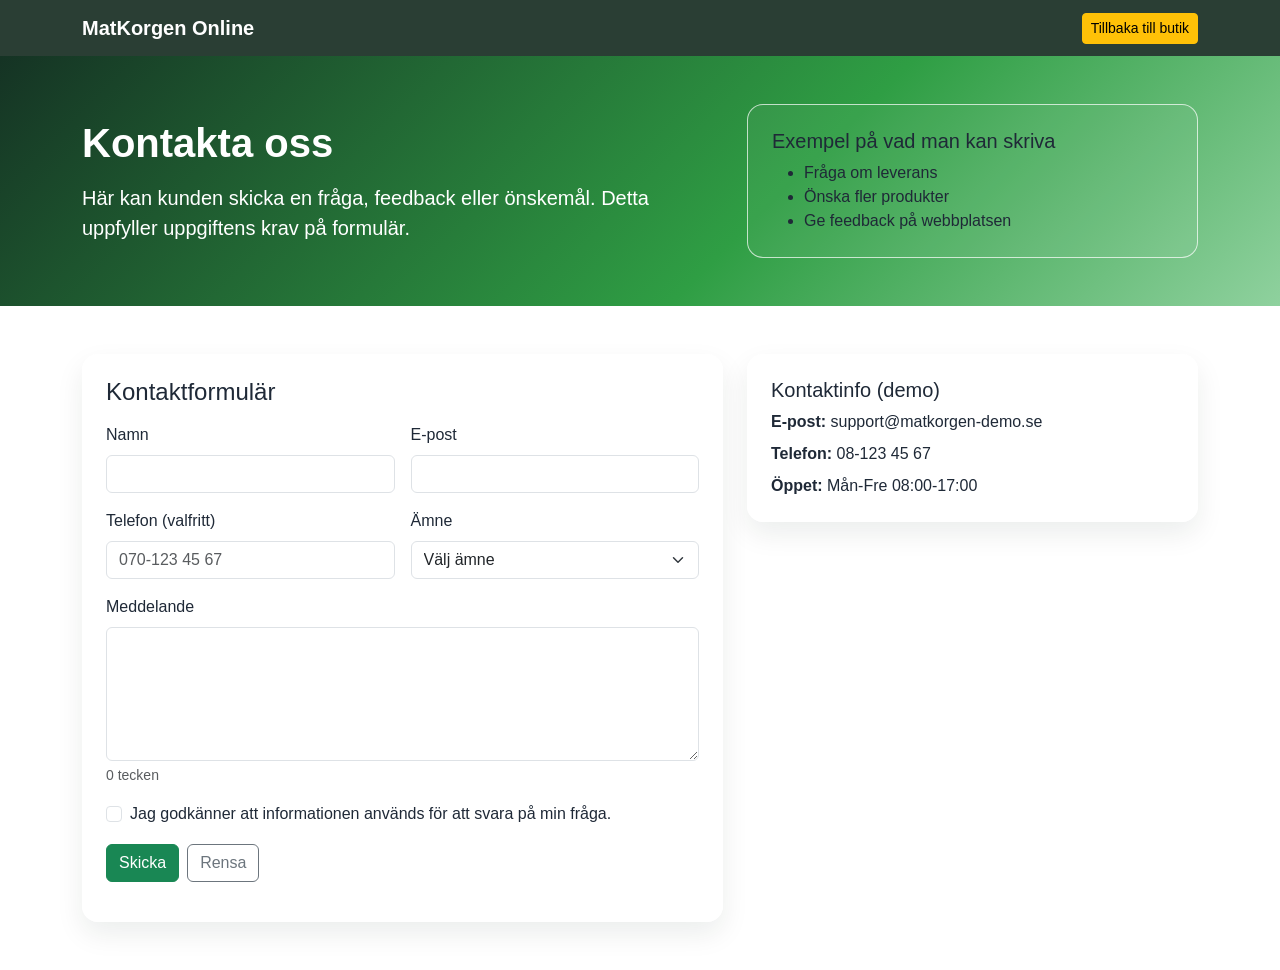
==== contact.html @ ef8f6dfc "first" ====
﻿<!DOCTYPE html>
<html lang="sv">
<head>
    <meta charset="UTF-8">
    <meta name="viewport" content="width=device-width, initial-scale=1.0">
    <meta name="description" content="Kontaktformulär för MatKorgen Online.">
    <title>Kontakt | MatKorgen Online</title>
    <link href="https://cdn.jsdelivr.net/npm/bootstrap@5.3.3/dist/css/bootstrap.min.css" rel="stylesheet">
    <link rel="stylesheet" href="style.css">
</head>
<body>
    <nav class="navbar navbar-expand-lg navbar-dark glass-nav">
        <div class="container">
            <a class="navbar-brand fw-bold" href="index.html">MatKorgen Online</a>
            <div class="ms-auto">
                <a class="btn btn-warning btn-sm" href="index.html">Tillbaka till butik</a>
            </div>
        </div>
    </nav>


      

    <header class="contact-hero py-5">
        <div class="container">
            <div class="row g-4 align-items-center">
                <div class="col-lg-7">
                    <h1 class="display-6 fw-bold mb-3">Kontakta oss</h1>
                    <p class="lead mb-0">
                        Här kan kunden skicka en fråga, feedback eller önskemål. Detta uppfyller uppgiftens krav på formulär.
                    </p>
                </div>
                <div class="col-lg-5">
                    <div class="hero-card p-4">
                        <h2 class="h5">Exempel på vad man kan skriva</h2>
                        <ul class="mb-0">
                            <li>Fråga om leverans</li>
                            <li>Önska fler produkter</li>
                            <li>Ge feedback på webbplatsen</li>
                        </ul>
                    </div>
                </div>
            </div>
        </div>
    </header>

    <main class="container py-4 py-md-5">
        <div class="row g-4">
            <div class="col-lg-7">
                <section class="contact-card p-3 p-md-4">
                    <h2 class="h4 mb-3">Kontaktformulär</h2>
                    <form id="contactForm" novalidate>
                        <div class="row g-3">
                            <div class="col-md-6">
                                <label for="fullName" class="form-label">Namn</label>
                                <input type="text" id="fullName" class="form-control" required>
                                <div class="invalid-feedback">Skriv ditt namn.</div>
                            </div>
                            <div class="col-md-6">
                                <label for="email" class="form-label">E-post</label>
                                <input type="email" id="email" class="form-control" required>
                                <div class="invalid-feedback">Skriv en giltig e-postadress.</div>
                            </div>
                            <div class="col-md-6">
                                <label for="phone" class="form-label">Telefon (valfritt)</label>
                                <input type="tel" id="phone" class="form-control" placeholder="070-123 45 67">
                            </div>
                            <div class="col-md-6">
                                <label for="topic" class="form-label">Ämne</label>
                                <select id="topic" class="form-select" required>
                                    <option value="">Välj ämne</option>
                                    <option value="leverans">Leverans</option>
                                    <option value="produkt">Produktfråga</option>
                                    <option value="feedback">Feedback</option>
                                    <option value="annat">Annat</option>
                                </select>
                                <div class="invalid-feedback">Välj ett ämne.</div>
                            </div>
                            <div class="col-12">
                                <label for="message" class="form-label">Meddelande</label>
                                <textarea id="message" class="form-control" rows="5" required></textarea>
                                <div class="d-flex justify-content-between mt-1">
                                    <div class="invalid-feedback d-block visually-hidden" id="messageError">Skriv ett meddelande (minst 10 tecken).</div>
                                    <small class="text-muted" id="charCount">0 tecken</small>
                                </div>
                            </div>
                            <div class="col-12">
                                <div class="form-check">
                                    <input class="form-check-input" type="checkbox" id="consent" required>
                                    <label class="form-check-label" for="consent">
                                        Jag godkänner att informationen används för att svara på min fråga.
                                    </label>
                                    <div class="invalid-feedback">Du behöver godkänna rutan.</div>
                                </div>
                            </div>
                            <div class="col-12 d-flex flex-wrap gap-2">
                                <button type="submit" class="btn btn-success">Skicka</button>
                                <button type="reset" class="btn btn-outline-secondary">Rensa</button>
                            </div>
                        </div>
                    </form>
                    <div id="formResult" class="mt-3" aria-live="polite"></div>
                </section>
            </div>

            <div class="col-lg-5">
                <section class="contact-card p-3 p-md-4 mb-4">
                    <h2 class="h5">Kontaktinfo (demo)</h2>
                    <p class="mb-2"><strong>E-post:</strong> support@matkorgen-demo.se</p>
                    <p class="mb-2"><strong>Telefon:</strong> 08-123 45 67</p>
                    <p class="mb-0"><strong>Öppet:</strong> Mån-Fre 08:00-17:00</p>
                </section>
            </div>
        </div>
    </main>

    <script src="https://code.jquery.com/jquery-3.7.1.min.js"></script>
    <script src="https://cdn.jsdelivr.net/npm/bootstrap@5.3.3/dist/js/bootstrap.bundle.min.js"></script>
    <script src="contact.js"></script>
    <script src="my_jquery.js"></script>
</body>
</html>
---- style.css ----
:root {
    --bg-dark: #132a1f;
    --bg-soft: #eef6ef;
    --card: #ffffff;
    --accent: #2f9e44;
    --accent-2: #f59f00;
    --text-main: #1f2937;
    --border-soft: rgba (19, 42, 31, 0.1);
}

* {
    box-sizing: border-box;
}

body {
    margin: 0;
    font-family: Arial, Helvetica, sans-serif;
    color: var(--text-main);
}

.glass-nav {
    background: rgba(19, 42, 31, 0.9);
    backdrop-filter: blur(10px);
    border-bottom: 1 px solid rgba(255, 255, 255, 0.1);
}

.hero-section {
    background: 
        linear-gradient(135deg, rgba(19, 42, 31, 0.95), rgba(47, 158, 68, 0.85)),
        radial-gradient(circle at 15% 20%, rgba(245, 159, 0, 0.25), transparent 45%);
    color: #fff;
    position: relative;
}

.hero-kicker {
    letter-spacing: 0.08em;
    color: #ffd36a;
}

.hero-card {
    background: rgba(255, 255, 255, 0.05);
    color: var(--text-main);
    border-radius: 1rem;
    border: 1px solid rgba(255, 255, 255, 0.7);
}

.filters-panel,
.cart-panel,
.info-card {
    background: rgba(255, 255, 255, 0.92);
    border-radius: 1rem;
    border: 1px solid var(--border-soft);
    box-shadow: 0 10px 30px rgba(19, 42, 31, 0.08);
}

.promo-alert {
    border-radius: 0.9rem;
}

/*.product-card {
    background: var(--card);
    border-radius: 1rem;
    border: 1px solid var(--border-soft);
    box-shadow: 0 8px 20px rgba(19, 42, 31, 0.06);
    transition: transform 0.2s ease, box-shadow 0.2s ease;
    height: 100%;
}

.product-card:hover {
    transform: translateY(-4px);
    box-shadow: 0 14px 30px rgba(19, 42, 31, 0.12);
}*/

.emoji-box {
    width: 52px;
    height: 52px;
    display: grid;
    place-items: center;
    border-radius: 0.8rem;
    background: linear-gradient/135deg, #eaf9ed, #fff4d6;
    font-size: 1.6rem;
}

.product-meta {
    font-size: 0.85rem;
    color: #4b5563;
}

.cart-item {
    border: 1px solid var(--border-soft);
    border-radius: 0.85rem;
    padding: 0.75rem;
    background: #fbfdfb;
}

.qty-btn {
    width: 28px;
    height: 28px;
    border: 1px solid #ced4da;
    border-radius: 50%;
    background: #fff;
    line-height: 1;
}

.empty-state {
    padding: 1rem;
    border: 1px dashed rgba(31, 41,55, 0.2);
    border-radius: 0.8rem;
    background: rgba(255, 255, 255, 0.6);
}

.back-to-top {
    position: fixed;
    right: 1rem;
    bottom: 1rem;
    width: 42px;
    height: 42px;
    border-radius: 50%;
    display:none;
    z-index: 1040;
}

.contact-hero {
    background: linear-gradient(135deg, #153324, #2f9e44 60%, #8fd19e);
    color: #fff;
}

.contact-card {
    background: rgba(255, 255, 255, 0.96);
    border: 1px solid var(--border-soft);
    border-radius: 1rem;
    box-shadow: 0 12px 28px rgba(19, 42, 31, 0.08);
}

.footer-mini {
    color: #5f6b78;
    font-size: 0.92rem;
}

.added-flash {
    animation: flashPulse 0.4s ease;
}

@keyframes flashPulse  {
    0% {transform: scale(1); }
    50% {transform: scale(1.03); box-shadow: 0 0 0 4px rgba(47, 158, 68, 0.2) };
    100% {transform: scale(1); }
}

@media (max-width: 991.98px) {
    .cart-items {
        max-height: 300px;
    }
}

@media (max-width: 575.98px) {
    .hero-section {
        padding-top: 2rem;
    }

    .product-card .btn {
        width: 100%;
    }
}
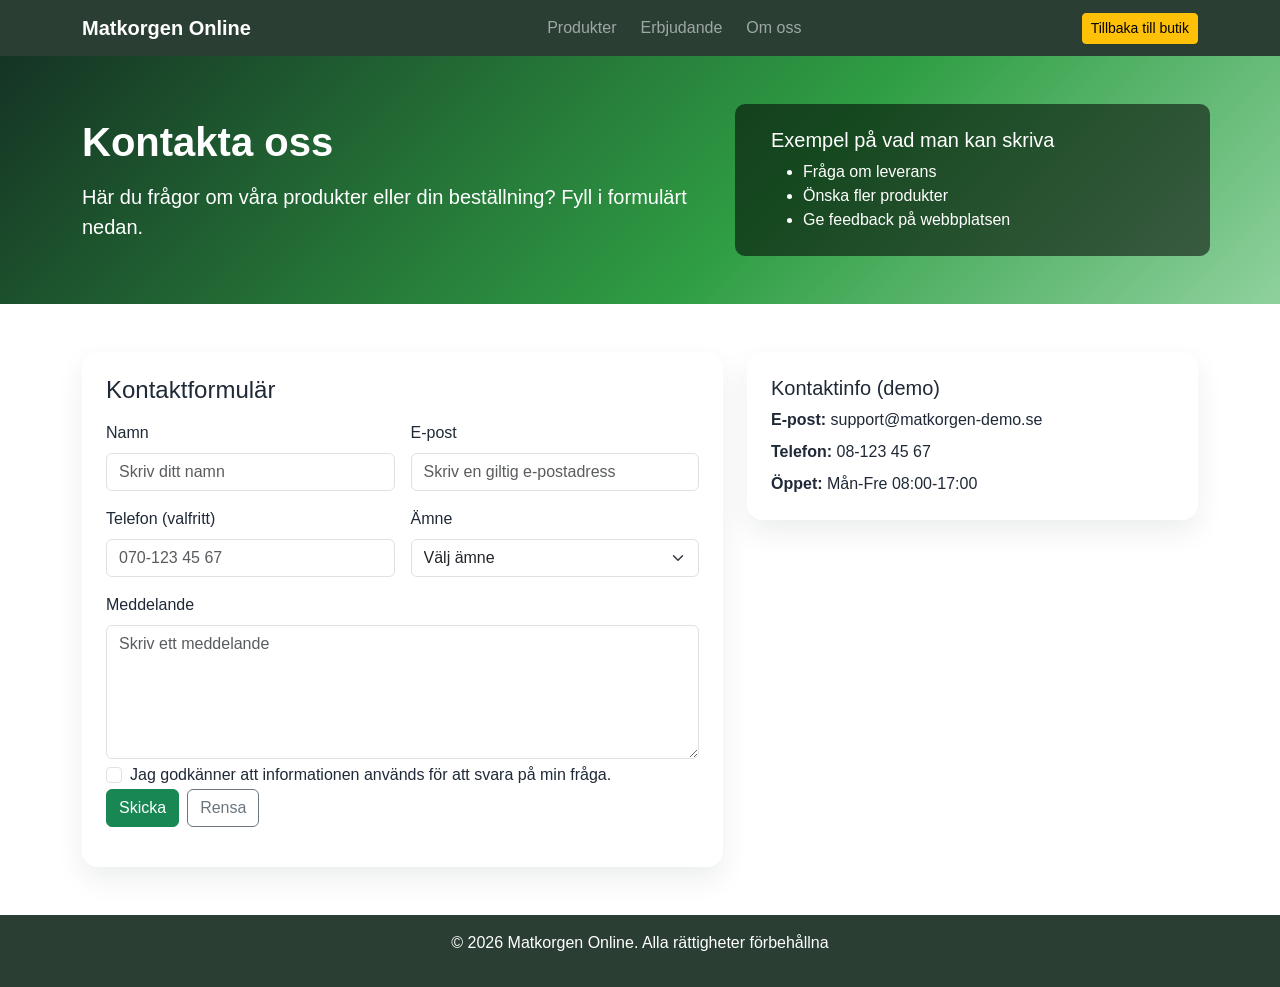
==== commit 44ee1f63: "Footer adjusterat inkl backgrund" ====
--- a/contact.html
+++ b/contact.html
@@ -1,5 +1,6 @@
 ﻿<!DOCTYPE html>
 <html lang="sv">
+
 <head>
     <meta charset="UTF-8">
     <meta name="viewport" content="width=device-width, initial-scale=1.0">
@@ -8,18 +9,32 @@
     <link href="https://cdn.jsdelivr.net/npm/bootstrap@5.3.3/dist/css/bootstrap.min.css" rel="stylesheet">
     <link rel="stylesheet" href="style.css">
 </head>
+
 <body>
-    <nav class="navbar navbar-expand-lg navbar-dark glass-nav">
+    <nav class="navbar navbar-expand-lg sticky-top navbar-dark glass-nav">
         <div class="container">
-            <a class="navbar-brand fw-bold" href="index.html">MatKorgen Online</a>
-            <div class="ms-auto">
-                <a class="btn btn-warning btn-sm" href="index.html">Tillbaka till butik</a>
+            <a class="navbar-brand fw-bold" href="index.html">Matkorgen Online</a>
+            <button class="navbar-toggler" type="button" data-bs-toggle="collapse" data-bs-target="#mainNav">
+                <span class="navbar-toggler-icon"></span>
+            </button>
+            <div class="collapse navbar-collapse" id="mainNav">
+                <ul class="navbar-nav ms-auto align-items-lg-center gap-lg-2">
+                    <li class="nav-item">
+                        <a class="nav-link" href="#">Produkter</a>
+                    </li>
+                    <li class="nav-item">
+                        <a class="nav-link" href="#">Erbjudande</a>
+                    </li>
+                    <li class="nav-item">
+                        <a class="nav-link" href="#">Om oss</a>
+                    </li>
+                </ul>
+                <div class="ms-auto">
+                    <a class="btn btn-warning btn-sm" href="index.html">Tillbaka till butik</a>
+                </div>
             </div>
         </div>
     </nav>
-
-
-      
 
     <header class="contact-hero py-5">
         <div class="container">
@@ -27,10 +42,10 @@
                 <div class="col-lg-7">
                     <h1 class="display-6 fw-bold mb-3">Kontakta oss</h1>
                     <p class="lead mb-0">
-                        Här kan kunden skicka en fråga, feedback eller önskemål. Detta uppfyller uppgiftens krav på formulär.
+                        Här du frågor om våra produkter eller din beställning? Fyll i formulärt nedan.
                     </p>
                 </div>
-                <div class="col-lg-5">
+                <div class="col-lg-5 contactHead">
                     <div class="hero-card p-4">
                         <h2 class="h5">Exempel på vad man kan skriva</h2>
                         <ul class="mb-0">
@@ -53,13 +68,12 @@
                         <div class="row g-3">
                             <div class="col-md-6">
                                 <label for="fullName" class="form-label">Namn</label>
-                                <input type="text" id="fullName" class="form-control" required>
-                                <div class="invalid-feedback">Skriv ditt namn.</div>
+                                <input type="text" id="fullName" class="form-control" placeholder="Skriv ditt namn">
                             </div>
                             <div class="col-md-6">
                                 <label for="email" class="form-label">E-post</label>
-                                <input type="email" id="email" class="form-control" required>
-                                <div class="invalid-feedback">Skriv en giltig e-postadress.</div>
+                                <input type="email" id="email" class="form-control"
+                                    placeholder="Skriv en giltig e-postadress">
                             </div>
                             <div class="col-md-6">
                                 <label for="phone" class="form-label">Telefon (valfritt)</label>
@@ -71,35 +85,33 @@
                                     <option value="">Välj ämne</option>
                                     <option value="leverans">Leverans</option>
                                     <option value="produkt">Produktfråga</option>
-                                    <option value="feedback">Feedback</option>
+                                    <option value="feedback">Beställning</option>
                                     <option value="annat">Annat</option>
                                 </select>
                                 <div class="invalid-feedback">Välj ett ämne.</div>
                             </div>
                             <div class="col-12">
                                 <label for="message" class="form-label">Meddelande</label>
-                                <textarea id="message" class="form-control" rows="5" required></textarea>
+                                <textarea id="message" class="form-control" rows="5"
+                                    placeholder="Skriv ett meddelande"></textarea>
                                 <div class="d-flex justify-content-between mt-1">
-                                    <div class="invalid-feedback d-block visually-hidden" id="messageError">Skriv ett meddelande (minst 10 tecken).</div>
-                                    <small class="text-muted" id="charCount">0 tecken</small>
+                                </div>
+                                <div class="col-12">
+                                    <div class="form-check">
+                                        <input class="form-check-input" type="checkbox" id="consent" required>
+                                        <label class="form-check-label" for="consent">
+                                            Jag godkänner att informationen används för att svara på min fråga.
+                                        </label>
+                                        <div class="invalid-feedback">Du måste godkänna.</div>
+                                    </div>
+                                </div>
+                                <div class="col-12 d-flex flex-wrap gap-2">
+                                    <button type="submit" class="btn btn-success">Skicka</button>
+                                    <button type="reset" class="btn btn-outline-secondary">Rensa</button>
                                 </div>
                             </div>
-                            <div class="col-12">
-                                <div class="form-check">
-                                    <input class="form-check-input" type="checkbox" id="consent" required>
-                                    <label class="form-check-label" for="consent">
-                                        Jag godkänner att informationen används för att svara på min fråga.
-                                    </label>
-                                    <div class="invalid-feedback">Du behöver godkänna rutan.</div>
-                                </div>
-                            </div>
-                            <div class="col-12 d-flex flex-wrap gap-2">
-                                <button type="submit" class="btn btn-success">Skicka</button>
-                                <button type="reset" class="btn btn-outline-secondary">Rensa</button>
-                            </div>
-                        </div>
                     </form>
-                    <div id="formResult" class="mt-3" aria-live="polite"></div>
+                    <div id="formResult" class="mt-3"></div>
                 </section>
             </div>
 
@@ -114,9 +126,14 @@
         </div>
     </main>
 
-    <script src="https://code.jquery.com/jquery-3.7.1.min.js"></script>
+    <footer style="background-color: #132a1fe6;">
+        <div class="text-center p-3" style="color: white;">
+            <p> &copy; 2026 Matkorgen Online. Alla rättigheter förbehållna</p>
+        </div>
+    </footer>
+
     <script src="https://cdn.jsdelivr.net/npm/bootstrap@5.3.3/dist/js/bootstrap.bundle.min.js"></script>
     <script src="contact.js"></script>
-    <script src="my_jquery.js"></script>
 </body>
-</html>
+
+</html>
--- a/style.css
+++ b/style.css
@@ -19,9 +19,14 @@
 }
 
 .glass-nav {
-    background: rgba(19, 42, 31, 0.9);
+    background: #132a1fe6;
     backdrop-filter: blur(10px);
     border-bottom: 1 px solid rgba(255, 255, 255, 0.1);
+}
+
+.contactHead{
+    background-color: #0000008a;
+    border-radius: 10px;
 }
 
 .hero-section {
@@ -37,13 +42,6 @@
     color: #ffd36a;
 }
 
-.hero-card {
-    background: rgba(255, 255, 255, 0.05);
-    color: var(--text-main);
-    border-radius: 1rem;
-    border: 1px solid rgba(255, 255, 255, 0.7);
-}
-
 .filters-panel,
 .cart-panel,
 .info-card {
@@ -53,11 +51,7 @@
     box-shadow: 0 10px 30px rgba(19, 42, 31, 0.08);
 }
 
-.promo-alert {
-    border-radius: 0.9rem;
-}
-
-/*.product-card {
+.product-card {
     background: var(--card);
     border-radius: 1rem;
     border: 1px solid var(--border-soft);
@@ -69,7 +63,7 @@
 .product-card:hover {
     transform: translateY(-4px);
     box-shadow: 0 14px 30px rgba(19, 42, 31, 0.12);
-}*/
+}
 
 .emoji-box {
     width: 52px;
@@ -77,7 +71,7 @@
     display: grid;
     place-items: center;
     border-radius: 0.8rem;
-    background: linear-gradient/135deg, #eaf9ed, #fff4d6;
+    background: linear-gradient (135deg, #eaf9ed, #fff4d6);
     font-size: 1.6rem;
 }
 
@@ -132,11 +126,6 @@
     box-shadow: 0 12px 28px rgba(19, 42, 31, 0.08);
 }
 
-.footer-mini {
-    color: #5f6b78;
-    font-size: 0.92rem;
-}
-
 .added-flash {
     animation: flashPulse 0.4s ease;
 }
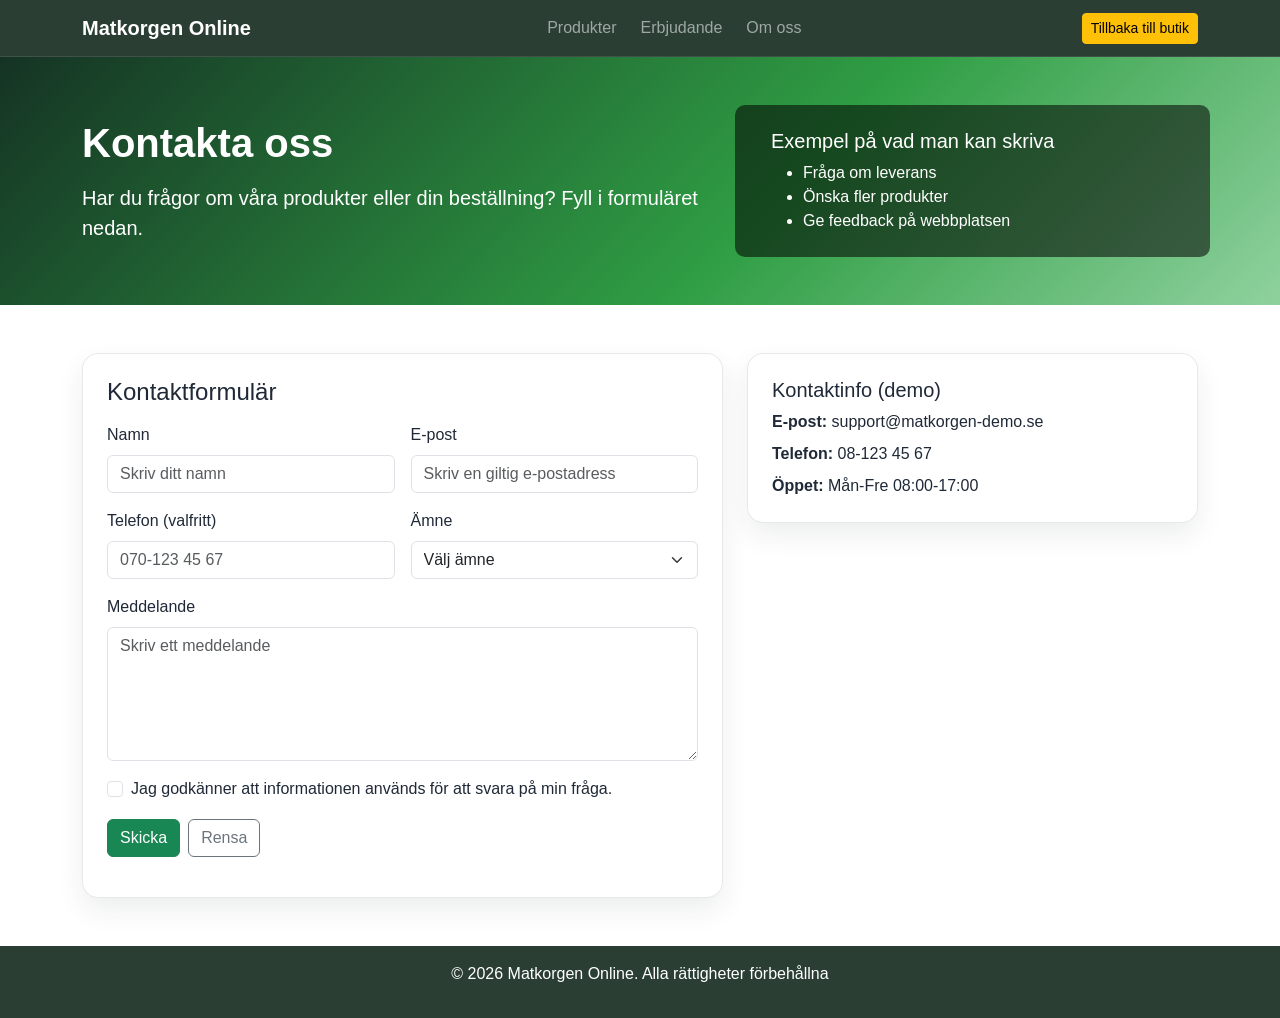
==== commit 8d1acf65: "final test" ====
--- a/contact.html
+++ b/contact.html
@@ -4,13 +4,19 @@
 <head>
     <meta charset="UTF-8">
     <meta name="viewport" content="width=device-width, initial-scale=1.0">
+
+    <!-- SEO-->
     <meta name="description" content="Kontaktformulär för MatKorgen Online.">
     <title>Kontakt | MatKorgen Online</title>
+
+    <!-- Bootstrap CSS-->
     <link href="https://cdn.jsdelivr.net/npm/bootstrap@5.3.3/dist/css/bootstrap.min.css" rel="stylesheet">
     <link rel="stylesheet" href="style.css">
+    <script src="contact.js"></script>
 </head>
 
 <body>
+    <!-- Navbar -->
     <nav class="navbar navbar-expand-lg sticky-top navbar-dark glass-nav">
         <div class="container">
             <a class="navbar-brand fw-bold" href="index.html">Matkorgen Online</a>
@@ -20,7 +26,7 @@
             <div class="collapse navbar-collapse" id="mainNav">
                 <ul class="navbar-nav ms-auto align-items-lg-center gap-lg-2">
                     <li class="nav-item">
-                        <a class="nav-link" href="#">Produkter</a>
+                        <a class="nav-link" href="index.html#produkter">Produkter</a>
                     </li>
                     <li class="nav-item">
                         <a class="nav-link" href="#">Erbjudande</a>
@@ -36,13 +42,14 @@
         </div>
     </nav>
 
+    <!-- Header -->
     <header class="contact-hero py-5">
         <div class="container">
             <div class="row g-4 align-items-center">
                 <div class="col-lg-7">
                     <h1 class="display-6 fw-bold mb-3">Kontakta oss</h1>
                     <p class="lead mb-0">
-                        Här du frågor om våra produkter eller din beställning? Fyll i formulärt nedan.
+                        Har du frågor om våra produkter eller din beställning? Fyll i formuläret nedan.
                     </p>
                 </div>
                 <div class="col-lg-5 contactHead">
@@ -59,6 +66,7 @@
         </div>
     </header>
 
+    <!-- Formulär -->
     <main class="container py-4 py-md-5">
         <div class="row g-4">
             <div class="col-lg-7">
@@ -85,7 +93,7 @@
                                     <option value="">Välj ämne</option>
                                     <option value="leverans">Leverans</option>
                                     <option value="produkt">Produktfråga</option>
-                                    <option value="feedback">Beställning</option>
+                                    <option value="bestallning">Beställning</option>
                                     <option value="annat">Annat</option>
                                 </select>
                                 <div class="invalid-feedback">Välj ett ämne.</div>
@@ -94,27 +102,27 @@
                                 <label for="message" class="form-label">Meddelande</label>
                                 <textarea id="message" class="form-control" rows="5"
                                     placeholder="Skriv ett meddelande"></textarea>
-                                <div class="d-flex justify-content-between mt-1">
-                                </div>
-                                <div class="col-12">
-                                    <div class="form-check">
-                                        <input class="form-check-input" type="checkbox" id="consent" required>
-                                        <label class="form-check-label" for="consent">
-                                            Jag godkänner att informationen används för att svara på min fråga.
-                                        </label>
-                                        <div class="invalid-feedback">Du måste godkänna.</div>
-                                    </div>
-                                </div>
-                                <div class="col-12 d-flex flex-wrap gap-2">
-                                    <button type="submit" class="btn btn-success">Skicka</button>
-                                    <button type="reset" class="btn btn-outline-secondary">Rensa</button>
+                            </div>
+                            <div class="col-12">
+                                <div class="form-check">
+                                    <input class="form-check-input" type="checkbox" id="consent" required>
+                                    <label class="form-check-label" for="consent">
+                                        Jag godkänner att informationen används för att svara på min fråga.
+                                    </label>
+                                    <div class="invalid-feedback">Du måste godkänna.</div>
                                 </div>
                             </div>
+                            <div class="col-12 d-flex flex-wrap gap-2">
+                                <button type="submit" class="btn btn-success">Skicka</button>
+                                <button type="reset" class="btn btn-outline-secondary">Rensa</button>
+                            </div>
+                        </div>
                     </form>
                     <div id="formResult" class="mt-3"></div>
                 </section>
             </div>
 
+            <!-- Information -->
             <div class="col-lg-5">
                 <section class="contact-card p-3 p-md-4 mb-4">
                     <h2 class="h5">Kontaktinfo (demo)</h2>
@@ -126,14 +134,14 @@
         </div>
     </main>
 
+    <!-- Footer -->
     <footer style="background-color: #132a1fe6;">
         <div class="text-center p-3" style="color: white;">
             <p> &copy; 2026 Matkorgen Online. Alla rättigheter förbehållna</p>
         </div>
     </footer>
 
+    <!-- Bootstrap JavaScript -->
     <script src="https://cdn.jsdelivr.net/npm/bootstrap@5.3.3/dist/js/bootstrap.bundle.min.js"></script>
-    <script src="contact.js"></script>
 </body>
-
 </html>
--- a/style.css
+++ b/style.css
@@ -5,7 +5,7 @@
     --accent: #2f9e44;
     --accent-2: #f59f00;
     --text-main: #1f2937;
-    --border-soft: rgba (19, 42, 31, 0.1);
+    --border-soft: rgba(19, 42, 31, 0.1);
 }
 
 * {
@@ -21,16 +21,16 @@
 .glass-nav {
     background: #132a1fe6;
     backdrop-filter: blur(10px);
-    border-bottom: 1 px solid rgba(255, 255, 255, 0.1);
+    border-bottom: 1px solid rgba(255, 255, 255, 0.1);
 }
 
-.contactHead{
+.contactHead {
     background-color: #0000008a;
     border-radius: 10px;
 }
 
 .hero-section {
-    background: 
+    background:
         linear-gradient(135deg, rgba(19, 42, 31, 0.95), rgba(47, 158, 68, 0.85)),
         radial-gradient(circle at 15% 20%, rgba(245, 159, 0, 0.25), transparent 45%);
     color: #fff;
@@ -42,18 +42,17 @@
     color: #ffd36a;
 }
 
-.filters-panel,
 .cart-panel,
 .info-card {
     background: rgba(255, 255, 255, 0.92);
-    border-radius: 1rem;
+    border-radius: 16px;
     border: 1px solid var(--border-soft);
     box-shadow: 0 10px 30px rgba(19, 42, 31, 0.08);
 }
 
 .product-card {
     background: var(--card);
-    border-radius: 1rem;
+    border-radius: 16px;
     border: 1px solid var(--border-soft);
     box-shadow: 0 8px 20px rgba(19, 42, 31, 0.06);
     transition: transform 0.2s ease, box-shadow 0.2s ease;
@@ -65,25 +64,15 @@
     box-shadow: 0 14px 30px rgba(19, 42, 31, 0.12);
 }
 
-.emoji-box {
-    width: 52px;
-    height: 52px;
-    display: grid;
-    place-items: center;
-    border-radius: 0.8rem;
-    background: linear-gradient (135deg, #eaf9ed, #fff4d6);
-    font-size: 1.6rem;
-}
-
 .product-meta {
-    font-size: 0.85rem;
+    font-size: 13.6px;
     color: #4b5563;
 }
 
 .cart-item {
     border: 1px solid var(--border-soft);
-    border-radius: 0.85rem;
-    padding: 0.75rem;
+    border-radius: 13.6px;
+    padding: 12px;
     background: #fbfdfb;
 }
 
@@ -96,23 +85,6 @@
     line-height: 1;
 }
 
-.empty-state {
-    padding: 1rem;
-    border: 1px dashed rgba(31, 41,55, 0.2);
-    border-radius: 0.8rem;
-    background: rgba(255, 255, 255, 0.6);
-}
-
-.back-to-top {
-    position: fixed;
-    right: 1rem;
-    bottom: 1rem;
-    width: 42px;
-    height: 42px;
-    border-radius: 50%;
-    display:none;
-    z-index: 1040;
-}
 
 .contact-hero {
     background: linear-gradient(135deg, #153324, #2f9e44 60%, #8fd19e);
@@ -122,18 +94,8 @@
 .contact-card {
     background: rgba(255, 255, 255, 0.96);
     border: 1px solid var(--border-soft);
-    border-radius: 1rem;
+    border-radius: 16px;
     box-shadow: 0 12px 28px rgba(19, 42, 31, 0.08);
-}
-
-.added-flash {
-    animation: flashPulse 0.4s ease;
-}
-
-@keyframes flashPulse  {
-    0% {transform: scale(1); }
-    50% {transform: scale(1.03); box-shadow: 0 0 0 4px rgba(47, 158, 68, 0.2) };
-    100% {transform: scale(1); }
 }
 
 @media (max-width: 991.98px) {
@@ -144,10 +106,10 @@
 
 @media (max-width: 575.98px) {
     .hero-section {
-        padding-top: 2rem;
+        padding-top: 32px;
     }
 
     .product-card .btn {
         width: 100%;
     }
-}+}
